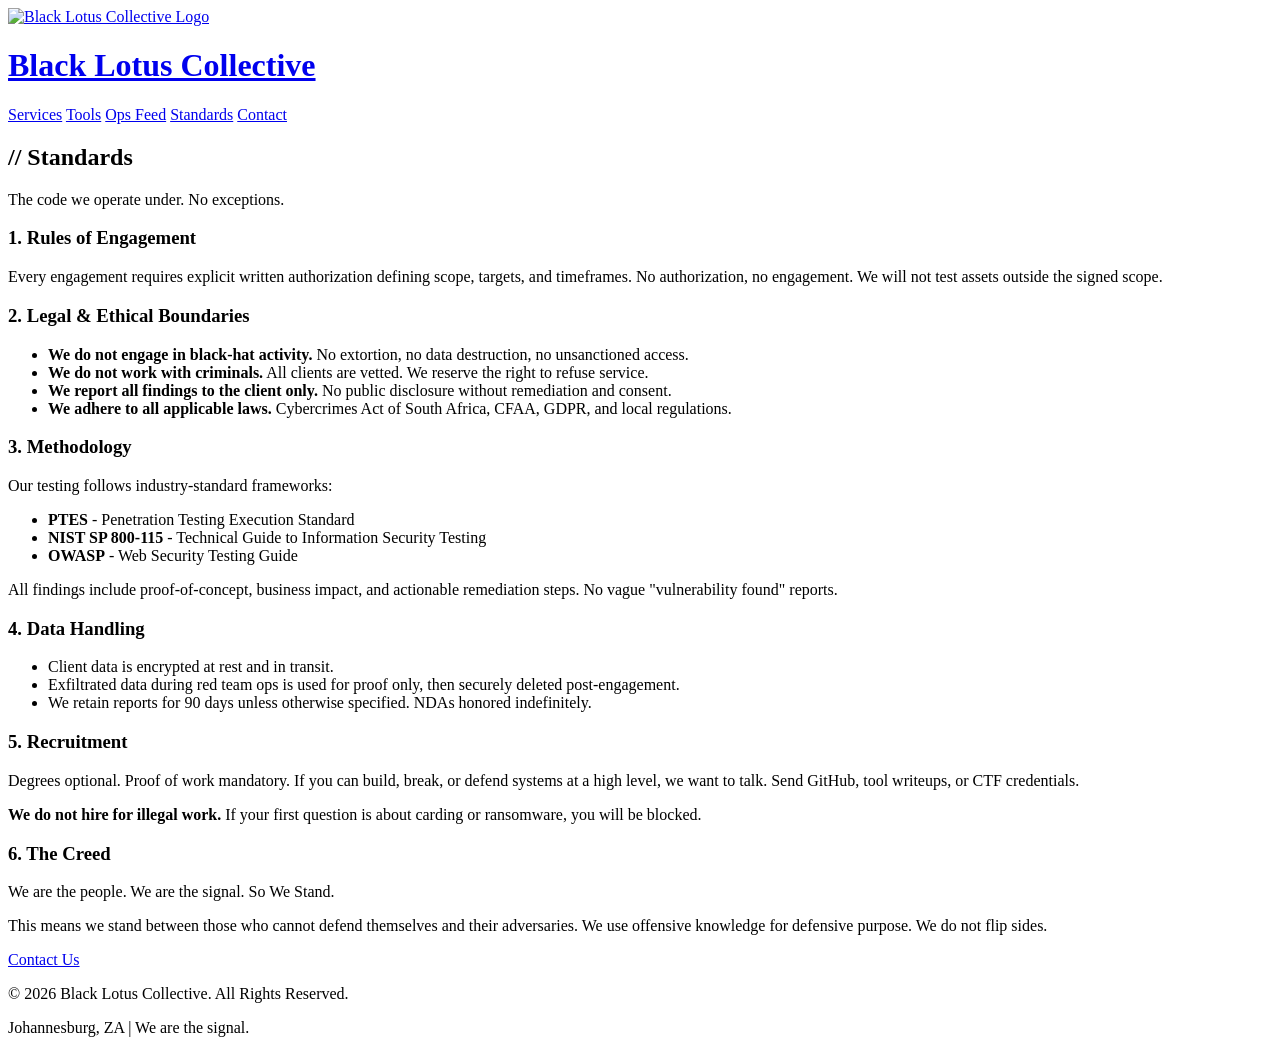
==== standards.html @ 9a285fad "Add standards.html for Black Lotus Collective" ====
<!DOCTYPE html>                                   <html lang="en">
<head>
    <meta charset="UTF-8">                            <meta name="viewport" content="width=device-width, initial-scale=1.0">
    <title>Standards // Black Lotus Collective</title>
    <link rel="stylesheet" href="style.css">
    <link rel="preconnect" href="https://fonts.googleapis.com">                                         <link rel="preconnect" href="https://fonts.gstatic.com" crossorigin>                                <link href="https://fonts.googleapis.com/css2?family=Roboto+Mono:wght@400;700&display=swap" rel="stylesheet">
</head>
<body>
    <div class="scanlines"></div>
    <header>
        <div class="logo">
            <a href="index.html">
                <img src="Hub.jpg" alt="Black Lotus Collective Logo">
                <h1>Black Lotus Collective</h1>
            </a>
        </div>
        <nav>
            <a href="index.html#services">Services</a>
            <a href="index.html#tools">Tools</a>
            <a href="feed.html">Ops Feed</a>
            <a href="standards.html">Standards</a>
            <a href="index.html#contact">Contact</a>
        </nav>
    </header>

    <main>
        <section class="hero">
            <h2>// <span class="glitch" data-text="Standards">Standards</span></h2>
            <p>The code we operate under. No exceptions.</p>
        </section>

        <section>
            <div class="standards-content">
                <h3>1. Rules of Engagement</h3>
                <p>Every engagement requires explicit written authorization defining scope, targets, and timeframes. No authorization, no engagement. We will not test assets outside the signed scope.</p>

                <h3>2. Legal & Ethical Boundaries</h3>
                <ul>
                    <li><strong>We do not engage in black-hat activity.</strong> No extortion, no data destruction, no unsanctioned access.</li>
                    <li><strong>We do not work with criminals.</strong> All clients are vetted. We reserve the right to refuse service.</li>
                    <li><strong>We report all findings to the client only.</strong> No public disclosure without remediation and consent.</li>
                    <li><strong>We adhere to all applicable laws.</strong> Cybercrimes Act of South Africa, CFAA, GDPR, and local regulations.</li>
                </ul>

                <h3>3. Methodology</h3>
                <p>Our testing follows industry-standard frameworks:</p>
                <ul>
                    <li><strong>PTES</strong> - Penetration Testing Execution Standard</li>
                    <li><strong>NIST SP 800-115</strong> - Technical Guide to Information Security Testing</li>
                    <li><strong>OWASP</strong> - Web Security Testing Guide</li>
                </ul>
                <p>All findings include proof-of-concept, business impact, and actionable remediation steps. No vague "vulnerability found" reports.</p>

                <h3>4. Data Handling</h3>
                <ul>
                    <li>Client data is encrypted at rest and in transit.</li>
                    <li>Exfiltrated data during red team ops is used for proof only, then securely deleted post-engagement.</li>
                    <li>We retain reports for 90 days unless otherwise specified. NDAs honored indefinitely.</li>
                </ul>

                <h3>5. Recruitment</h3>
                <p>Degrees optional. Proof of work mandatory. If you can build, break, or defend systems at a high level, we want to talk. Send GitHub, tool writeups, or CTF credentials.</p>
                <p><strong>We do not hire for illegal work.</strong> If your first question is about carding or ransomware, you will be blocked.</p>

                <h3>6. The Creed</h3>
                <p>We are the people. We are the signal. So We Stand.</p>
                <p>This means we stand between those who cannot defend themselves and their adversaries. We use offensive knowledge for defensive purpose. We do not flip sides.</p>

                <a href="index.html#contact" class="btn">Contact Us</a>
            </div>
        </section>
    </main>

    <footer>
        <p>© 2026 Black Lotus Collective. All Rights Reserved.</p>
        <p>Johannesburg, ZA | We are the signal.</p>
    </footer>

    <script src="script.js"></script>
</body>
</html>
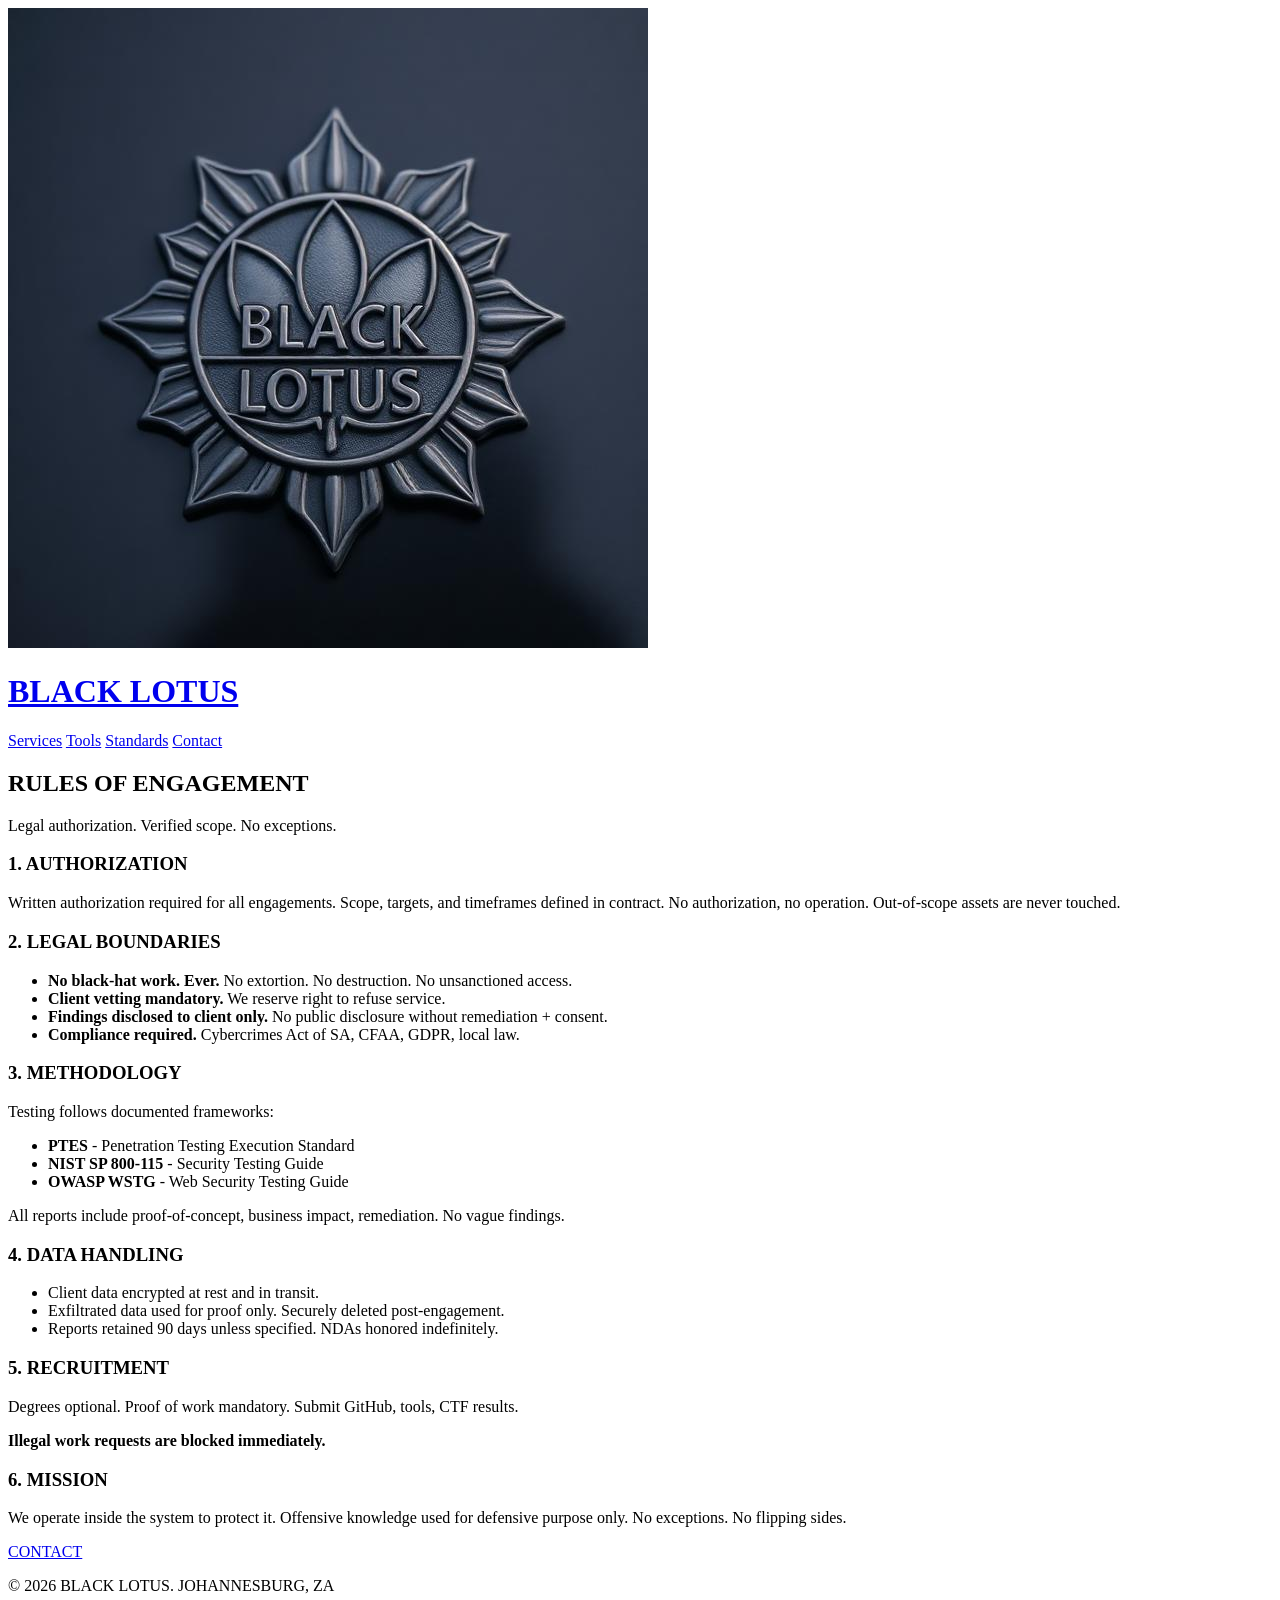
==== commit 96308bcb: "Revise standards.html to reflect new branding and content" ====
--- a/standards.html
+++ b/standards.html
@@ -1,81 +1,76 @@
-<!DOCTYPE html>                                   <html lang="en">
+<!DOCTYPE html>
+<html lang="en">
 <head>
-    <meta charset="UTF-8">                            <meta name="viewport" content="width=device-width, initial-scale=1.0">
-    <title>Standards // Black Lotus Collective</title>
-    <link rel="stylesheet" href="style.css">
-    <link rel="preconnect" href="https://fonts.googleapis.com">                                         <link rel="preconnect" href="https://fonts.gstatic.com" crossorigin>                                <link href="https://fonts.googleapis.com/css2?family=Roboto+Mono:wght@400;700&display=swap" rel="stylesheet">
-</head>
-<body>
-    <div class="scanlines"></div>
+    <meta charset="UTF-8">                            <meta name="viewport" content="width=device-width, initial-scale=1.0">                              <title>RULES OF ENGAGEMENT // BLACK LOTUS</title>                                                   <link rel="stylesheet" href="style.css">
+    <link rel="preconnect" href="https://fonts.googleapis.com">
+    <link rel="preconnect" href="https://fonts.gstatic.com" crossorigin>
+    <link href="https://fonts.googleapis.com/css2?family=Inter:wght@400;600&family=JetBrains+Mono:wght@400;600&display=swap" rel="stylesheet">
+</head>                                           <body>
+    <div class="scanline"></div>
     <header>
         <div class="logo">
             <a href="index.html">
-                <img src="Hub.jpg" alt="Black Lotus Collective Logo">
-                <h1>Black Lotus Collective</h1>
+                <img src="BLC.jpg" alt="Black Lotus">
+                <h1>BLACK LOTUS</h1>
             </a>
         </div>
         <nav>
             <a href="index.html#services">Services</a>
             <a href="index.html#tools">Tools</a>
-            <a href="feed.html">Ops Feed</a>
-            <a href="standards.html">Standards</a>
+            <a href="index.html#standards">Standards</a>
             <a href="index.html#contact">Contact</a>
         </nav>
     </header>
 
     <main>
         <section class="hero">
-            <h2>// <span class="glitch" data-text="Standards">Standards</span></h2>
-            <p>The code we operate under. No exceptions.</p>
+            <h2>RULES OF ENGAGEMENT</h2>
+            <p>Legal authorization. Verified scope. No exceptions.</p>
         </section>
 
         <section>
             <div class="standards-content">
-                <h3>1. Rules of Engagement</h3>
-                <p>Every engagement requires explicit written authorization defining scope, targets, and timeframes. No authorization, no engagement. We will not test assets outside the signed scope.</p>
+                <h3>1. AUTHORIZATION</h3>
+                <p>Written authorization required for all engagements. Scope, targets, and timeframes defined in contract. No authorization, no operation. Out-of-scope assets are never touched.</p>
 
-                <h3>2. Legal & Ethical Boundaries</h3>
+                <h3>2. LEGAL BOUNDARIES</h3>
                 <ul>
-                    <li><strong>We do not engage in black-hat activity.</strong> No extortion, no data destruction, no unsanctioned access.</li>
-                    <li><strong>We do not work with criminals.</strong> All clients are vetted. We reserve the right to refuse service.</li>
-                    <li><strong>We report all findings to the client only.</strong> No public disclosure without remediation and consent.</li>
-                    <li><strong>We adhere to all applicable laws.</strong> Cybercrimes Act of South Africa, CFAA, GDPR, and local regulations.</li>
+                    <li><strong>No black-hat work. Ever.</strong> No extortion. No destruction. No unsanctioned access.</li>
+                    <li><strong>Client vetting mandatory.</strong> We reserve right to refuse service.</li>
+                    <li><strong>Findings disclosed to client only.</strong> No public disclosure without remediation + consent.</li>
+                    <li><strong>Compliance required.</strong> Cybercrimes Act of SA, CFAA, GDPR, local law.</li>
                 </ul>
 
-                <h3>3. Methodology</h3>
-                <p>Our testing follows industry-standard frameworks:</p>
+                <h3>3. METHODOLOGY</h3>
+                <p>Testing follows documented frameworks:</p>
                 <ul>
                     <li><strong>PTES</strong> - Penetration Testing Execution Standard</li>
-                    <li><strong>NIST SP 800-115</strong> - Technical Guide to Information Security Testing</li>
-                    <li><strong>OWASP</strong> - Web Security Testing Guide</li>
+                    <li><strong>NIST SP 800-115</strong> - Security Testing Guide</li>
+                    <li><strong>OWASP WSTG</strong> - Web Security Testing Guide</li>
                 </ul>
-                <p>All findings include proof-of-concept, business impact, and actionable remediation steps. No vague "vulnerability found" reports.</p>
+                <p>All reports include proof-of-concept, business impact, remediation. No vague findings.</p>
 
-                <h3>4. Data Handling</h3>
+                <h3>4. DATA HANDLING</h3>
                 <ul>
-                    <li>Client data is encrypted at rest and in transit.</li>
-                    <li>Exfiltrated data during red team ops is used for proof only, then securely deleted post-engagement.</li>
-                    <li>We retain reports for 90 days unless otherwise specified. NDAs honored indefinitely.</li>
+                    <li>Client data encrypted at rest and in transit.</li>
+                    <li>Exfiltrated data used for proof only. Securely deleted post-engagement.</li>
+                    <li>Reports retained 90 days unless specified. NDAs honored indefinitely.</li>
                 </ul>
 
-                <h3>5. Recruitment</h3>
-                <p>Degrees optional. Proof of work mandatory. If you can build, break, or defend systems at a high level, we want to talk. Send GitHub, tool writeups, or CTF credentials.</p>
-                <p><strong>We do not hire for illegal work.</strong> If your first question is about carding or ransomware, you will be blocked.</p>
+                <h3>5. RECRUITMENT</h3>
+                <p>Degrees optional. Proof of work mandatory. Submit GitHub, tools, CTF results.</p>
+                <p><strong>Illegal work requests are blocked immediately.</strong></p>
 
-                <h3>6. The Creed</h3>
-                <p>We are the people. We are the signal. So We Stand.</p>
-                <p>This means we stand between those who cannot defend themselves and their adversaries. We use offensive knowledge for defensive purpose. We do not flip sides.</p>
+                <h3>6. MISSION</h3>
+                <p>We operate inside the system to protect it. Offensive knowledge used for defensive purpose only. No exceptions. No flipping sides.</p>
 
-                <a href="index.html#contact" class="btn">Contact Us</a>
+                <a href="index.html#contact" class="btn-outline">CONTACT</a>
             </div>
         </section>
     </main>
 
     <footer>
-        <p>© 2026 Black Lotus Collective. All Rights Reserved.</p>
-        <p>Johannesburg, ZA | We are the signal.</p>
+        <p>© 2026 BLACK LOTUS. JOHANNESBURG, ZA</p>
     </footer>
-
-    <script src="script.js"></script>
 </body>
 </html>
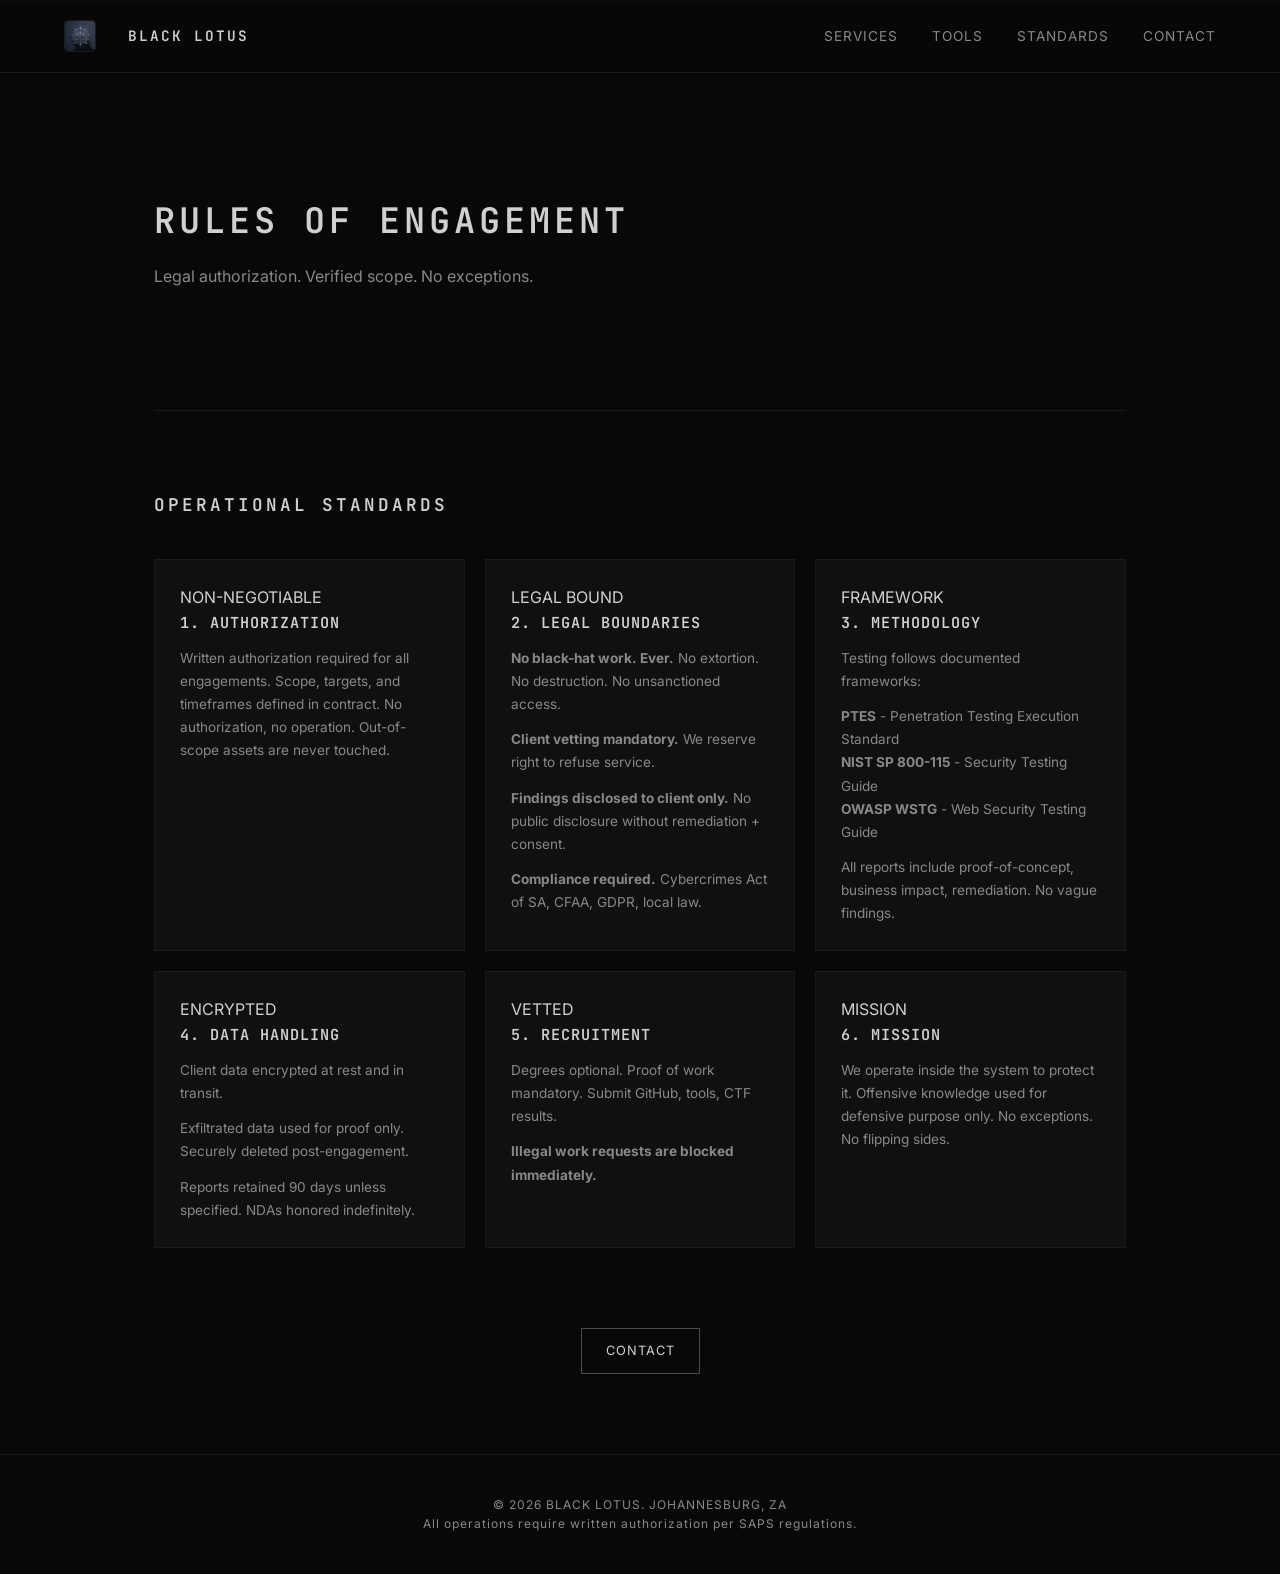
==== commit 2b9d785d: "Update standards.html" ====
--- a/standards.html
+++ b/standards.html
@@ -1,16 +1,19 @@
 <!DOCTYPE html>
 <html lang="en">
 <head>
-    <meta charset="UTF-8">                            <meta name="viewport" content="width=device-width, initial-scale=1.0">                              <title>RULES OF ENGAGEMENT // BLACK LOTUS</title>                                                   <link rel="stylesheet" href="style.css">
+    <meta charset="UTF-8">
+    <meta name="viewport" content="width=device-width, initial-scale=1.0">
+    <title>RULES OF ENGAGEMENT // BLACK LOTUS</title>
+    <link rel="stylesheet" href="style.css?v=4">
     <link rel="preconnect" href="https://fonts.googleapis.com">
     <link rel="preconnect" href="https://fonts.gstatic.com" crossorigin>
-    <link href="https://fonts.googleapis.com/css2?family=Inter:wght@400;600&family=JetBrains+Mono:wght@400;600&display=swap" rel="stylesheet">
-</head>                                           <body>
-    <div class="scanline"></div>
-    <header>
+    <link href="https://fonts.googleapis.com/css2?family=Inter:wght@400;600;700&family=JetBrains+Mono:wght@400;600&display=swap" rel="stylesheet">
+</head>
+<body>
+    <div class="scanline"></div>                      <header>
         <div class="logo">
-            <a href="index.html">
-                <img src="BLC.jpg" alt="Black Lotus">
+            <a href="index.html" style="display: flex; align-items: center; gap: 2rem; text-decoration: none;">
+                <img src="BLC.jpg?v=4" alt="Black Lotus">
                 <h1>BLACK LOTUS</h1>
             </a>
         </div>
@@ -29,41 +32,56 @@
         </section>
 
         <section>
-            <div class="standards-content">
-                <h3>1. AUTHORIZATION</h3>
-                <p>Written authorization required for all engagements. Scope, targets, and timeframes defined in contract. No authorization, no operation. Out-of-scope assets are never touched.</p>
+            <h2>OPERATIONAL STANDARDS</h2>
+            <div class="grid">
+                <div class="card">
+                    <span class="badge badge-live">NON-NEGOTIABLE</span>
+                    <h3>1. AUTHORIZATION</h3>
+                    <p>Written authorization required for all engagements. Scope, targets, and timeframes defined in contract. No authorization, no operation. Out-of-scope assets are never touched.</p>
+                </div>
 
-                <h3>2. LEGAL BOUNDARIES</h3>
-                <ul>
-                    <li><strong>No black-hat work. Ever.</strong> No extortion. No destruction. No unsanctioned access.</li>
-                    <li><strong>Client vetting mandatory.</strong> We reserve right to refuse service.</li>
-                    <li><strong>Findings disclosed to client only.</strong> No public disclosure without remediation + consent.</li>
-                    <li><strong>Compliance required.</strong> Cybercrimes Act of SA, CFAA, GDPR, local law.</li>
-                </ul>
+                <div class="card">
+                    <span class="badge badge-live">LEGAL BOUND</span>
+                    <h3>2. LEGAL BOUNDARIES</h3>
+                    <p><strong>No black-hat work. Ever.</strong> No extortion. No destruction. No unsanctioned access.</p>
+                    <p style="margin-top: 12px;"><strong>Client vetting mandatory.</strong> We reserve right to refuse service.</p>
+                    <p style="margin-top: 12px;"><strong>Findings disclosed to client only.</strong> No public disclosure without remediation + consent.</p>
+                    <p style="margin-top: 12px;"><strong>Compliance required.</strong> Cybercrimes Act of SA, CFAA, GDPR, local law.</p>
+                </div>
 
-                <h3>3. METHODOLOGY</h3>
-                <p>Testing follows documented frameworks:</p>
-                <ul>
-                    <li><strong>PTES</strong> - Penetration Testing Execution Standard</li>
-                    <li><strong>NIST SP 800-115</strong> - Security Testing Guide</li>
-                    <li><strong>OWASP WSTG</strong> - Web Security Testing Guide</li>
-                </ul>
-                <p>All reports include proof-of-concept, business impact, remediation. No vague findings.</p>
+                <div class="card">
+                    <span class="badge badge-live">FRAMEWORK</span>
+                    <h3>3. METHODOLOGY</h3>
+                    <p>Testing follows documented frameworks:</p>
+                    <p style="margin-top: 12px;"><strong>PTES</strong> - Penetration Testing Execution Standard</p>
+                    <p><strong>NIST SP 800-115</strong> - Security Testing Guide</p>
+                    <p><strong>OWASP WSTG</strong> - Web Security Testing Guide</p>
+                    <p style="margin-top: 12px;">All reports include proof-of-concept, business impact, remediation. No vague findings.</p>
+                </div>
 
-                <h3>4. DATA HANDLING</h3>
-                <ul>
-                    <li>Client data encrypted at rest and in transit.</li>
-                    <li>Exfiltrated data used for proof only. Securely deleted post-engagement.</li>
-                    <li>Reports retained 90 days unless specified. NDAs honored indefinitely.</li>
-                </ul>
+                <div class="card">
+                    <span class="badge badge-live">ENCRYPTED</span>
+                    <h3>4. DATA HANDLING</h3>
+                    <p>Client data encrypted at rest and in transit.</p>
+                    <p style="margin-top: 12px;">Exfiltrated data used for proof only. Securely deleted post-engagement.</p>
+                    <p style="margin-top: 12px;">Reports retained 90 days unless specified. NDAs honored indefinitely.</p>
+                </div>
 
-                <h3>5. RECRUITMENT</h3>
-                <p>Degrees optional. Proof of work mandatory. Submit GitHub, tools, CTF results.</p>
-                <p><strong>Illegal work requests are blocked immediately.</strong></p>
+                <div class="card">
+                    <span class="badge badge-live">VETTED</span>
+                    <h3>5. RECRUITMENT</h3>
+                    <p>Degrees optional. Proof of work mandatory. Submit GitHub, tools, CTF results.</p>
+                    <p style="margin-top: 12px;"><strong>Illegal work requests are blocked immediately.</strong></p>
+                </div>
 
-                <h3>6. MISSION</h3>
-                <p>We operate inside the system to protect it. Offensive knowledge used for defensive purpose only. No exceptions. No flipping sides.</p>
+                <div class="card">
+                    <span class="badge badge-live">MISSION</span>
+                    <h3>6. MISSION</h3>
+                    <p>We operate inside the system to protect it. Offensive knowledge used for defensive purpose only. No exceptions. No flipping sides.</p>
+                </div>
+            </div>
 
+            <div style="text-align: center; margin-top: 60px;">
                 <a href="index.html#contact" class="btn-outline">CONTACT</a>
             </div>
         </section>
@@ -71,6 +89,7 @@
 
     <footer>
         <p>© 2026 BLACK LOTUS. JOHANNESBURG, ZA</p>
+        <p class="disclaimer">All operations require written authorization per SAPS regulations.</p>
     </footer>
 </body>
 </html>
--- a/style.css
+++ b/style.css
@@ -0,0 +1,216 @@
+:root {
+    --bg: #080808;
+    --bg-light: #101010;
+    --border: #1a1a1a;                                --text: #d0d0d0;
+    --text-dim: #888;                                 --accent: #4a4a4a;
+    --accent-bright: #6a6a6a;                     }
+                                                  * {
+    margin: 0;
+    padding: 0;
+    box-sizing: border-box;
+}
+
+body {                                                background: var(--bg);
+    color: var(--text);
+    font-family: 'Inter', sans-serif;
+    line-height: 1.6;
+    overflow-x: hidden;
+}
+
+.scanline {
+    position: fixed;
+    top: 0;
+    left: 0;
+    width: 100%;
+    height: 2px;
+    background: var(--accent);
+    opacity: 0.05;
+    pointer-events: none;
+    z-index: 9999;
+}
+
+header {
+    display: flex;
+    justify-content: space-between;
+    align-items: center;
+    padding: 20px 5%;
+    border-bottom: 1px solid var(--border);
+    background: rgba(8, 8, 8, 0.95);
+    position: sticky;
+    top: 0;
+    z-index: 100;
+}
+
+.logo {
+    display: flex;
+    align-items: center;
+    gap: 12px;
+}
+
+.logo img {
+    width: 32px;
+    height: 32px;
+    border-radius: 4px;
+    border: 1px solid var(--border);
+}
+
+.logo h1 {
+    font-family: 'JetBrains Mono', monospace;
+    font-size: 0.9rem;
+    font-weight: 600;
+    letter-spacing: 2px;
+    color: var(--text);
+}
+
+nav a {
+    color: var(--text-dim);
+    text-decoration: none;
+    margin-left: 30px;
+    font-size: 0.85rem;
+    letter-spacing: 1px;
+    text-transform: uppercase;
+    transition: color 0.2s;
+}
+
+nav a:hover {
+    color: var(--text);
+}
+
+main {
+    max-width: 1100px;
+    margin: 0 auto;
+    padding: 0 5%;
+}
+
+section {
+    padding: 80px 0;
+    border-bottom: 1px solid var(--border);
+}
+
+section:last-of-type {
+    border-bottom: none;
+}
+
+h2 {
+    font-family: 'JetBrains Mono', monospace;
+    font-size: 1.1rem;
+    font-weight: 600;
+    letter-spacing: 3px;
+    text-transform: uppercase;
+    margin-bottom: 40px;
+    color: var(--text);
+}
+
+.hero {
+    padding: 120px 0;
+}
+
+.hero h2 {
+    font-size: 2.2rem;
+    letter-spacing: 4px;
+    margin-bottom: 15px;
+}
+
+.hero p {
+    font-size: 1rem;
+    color: var(--text-dim);
+    max-width: 500px;
+}
+
+.grid {
+    display: grid;
+    grid-template-columns: repeat(auto-fit, minmax(280px, 1fr));
+    gap: 20px;
+}
+
+.card {
+    background: var(--bg-light);
+    border: 1px solid var(--border);
+    padding: 25px;
+    transition: border-color 0.2s;
+}
+
+.card:hover {
+    border-color: var(--accent-bright);
+}
+
+.card h3 {
+    font-family: 'JetBrains Mono', monospace;
+    font-size: 0.95rem;
+    font-weight: 600;
+    margin-bottom: 12px;
+    color: var(--text);
+    text-transform: uppercase;
+    letter-spacing: 1px;
+}
+
+.card p {
+    font-size: 0.85rem;
+    color: var(--text-dim);
+    line-height: 1.7;
+}
+
+.btn-outline {
+    display: inline-block;
+    border: 1px solid var(--accent);
+    color: var(--text);
+    text-decoration: none;
+    padding: 12px 24px;
+    font-size: 0.8rem;
+    letter-spacing: 1px;
+    text-transform: uppercase;
+    margin-top: 20px;
+    transition: all 0.2s;
+}
+
+.btn-outline:hover {
+    background: var(--accent);
+    border-color: var(--accent-bright);
+}
+
+.contact-block {
+    background: var(--bg-light);
+    border: 1px solid var(--border);
+    padding: 30px;
+    max-width: 500px;
+}
+
+.contact-block p {
+    margin: 12px 0;
+    font-size: 0.9rem;
+}
+
+.label {
+    color: var(--text-dim);
+    margin-right: 10px;
+    font-family: 'JetBrains Mono', monospace;
+    font-size: 0.8rem;
+}
+
+.note {
+    color: var(--text-dim);
+    font-size: 0.75rem;
+    margin-top: 20px;
+}
+
+footer {
+    text-align: center;
+    padding: 40px 5%;
+    border-top: 1px solid var(--border);
+    font-size: 0.75rem;
+    color: var(--text-dim);
+    letter-spacing: 1px;
+}
+
+@media (max-width: 768px) {
+    header {
+        flex-direction: column;
+        gap: 15px;
+    }
+    nav a {
+        margin: 0 10px;
+    }
+    .hero h2 {
+        font-size: 1.6rem;
+    }
+}
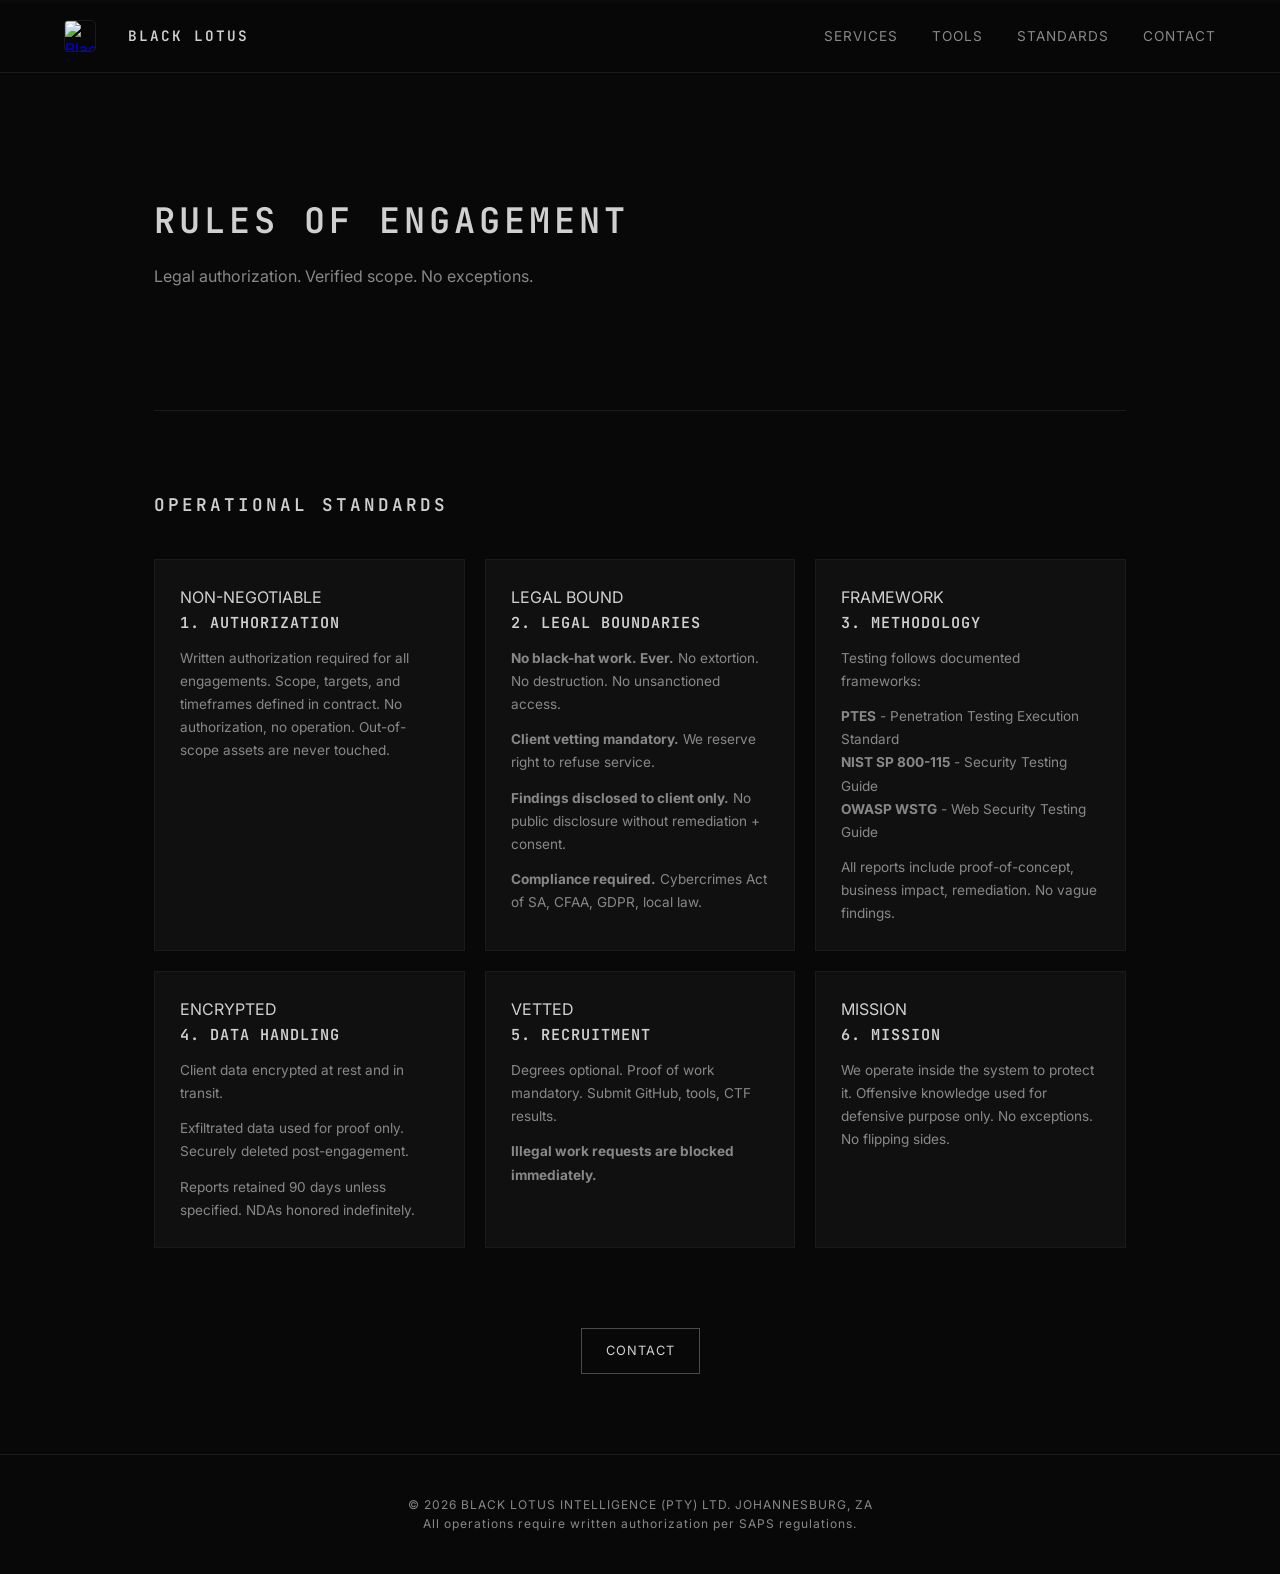
==== commit 88446317: "Update title and footer for branding consistency" ====
--- a/standards.html
+++ b/standards.html
@@ -3,7 +3,7 @@
 <head>
     <meta charset="UTF-8">
     <meta name="viewport" content="width=device-width, initial-scale=1.0">
-    <title>RULES OF ENGAGEMENT // BLACK LOTUS</title>
+    <title>RULES OF ENGAGEMENT // BLACK LOTUS INTELLIGENCE (PTY) LTD</title>
     <link rel="stylesheet" href="style.css?v=4">
     <link rel="preconnect" href="https://fonts.googleapis.com">
     <link rel="preconnect" href="https://fonts.gstatic.com" crossorigin>
@@ -88,7 +88,7 @@
     </main>
 
     <footer>
-        <p>© 2026 BLACK LOTUS. JOHANNESBURG, ZA</p>
+        <p>© 2026 BLACK LOTUS INTELLIGENCE (PTY) LTD. JOHANNESBURG, ZA</p>
         <p class="disclaimer">All operations require written authorization per SAPS regulations.</p>
     </footer>
 </body>
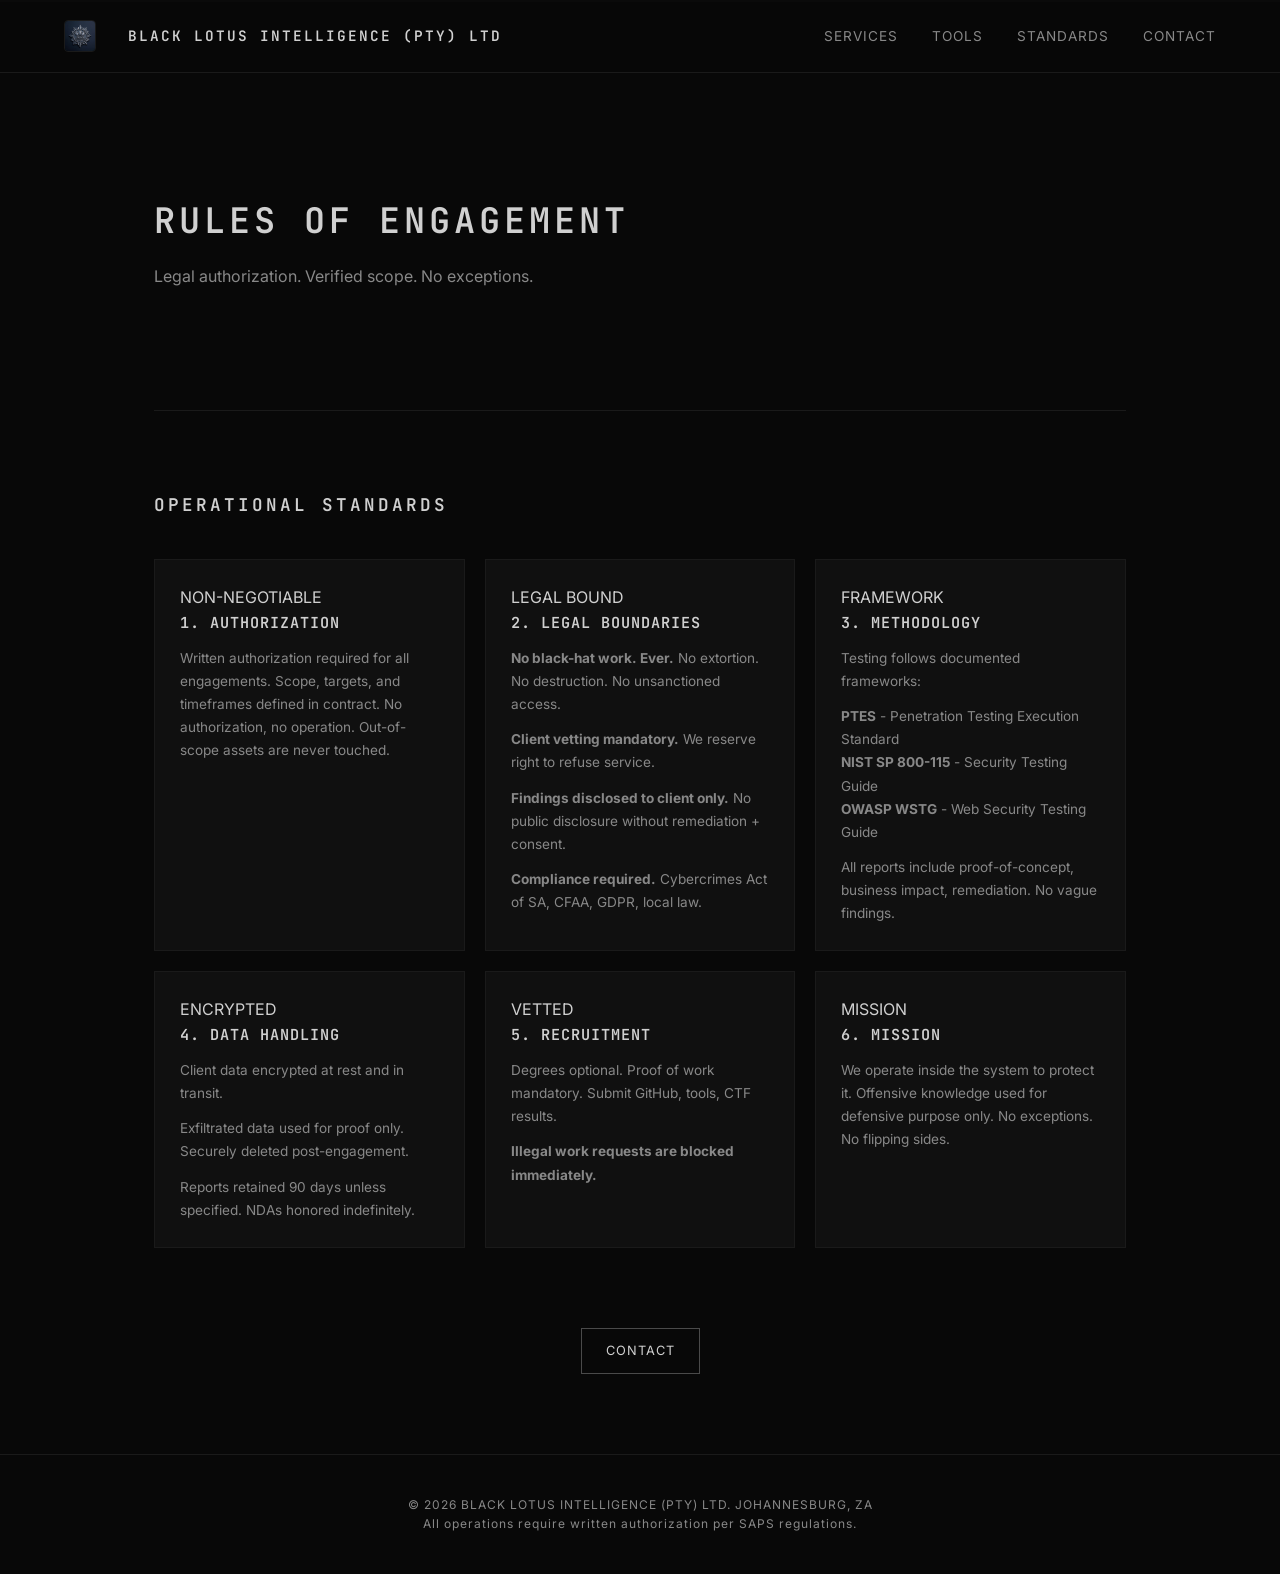
==== commit 3bf2bbee: "Update logo and title in standards.html" ====
--- a/standards.html
+++ b/standards.html
@@ -13,8 +13,8 @@
     <div class="scanline"></div>                      <header>
         <div class="logo">
             <a href="index.html" style="display: flex; align-items: center; gap: 2rem; text-decoration: none;">
-                <img src="BLC.jpg?v=4" alt="Black Lotus">
-                <h1>BLACK LOTUS</h1>
+                <img src="BLC1.jpg?v=4" alt="Black Lotus">
+                <h1>BLACK LOTUS INTELLIGENCE (PTY) LTD</h1>
             </a>
         </div>
         <nav>
